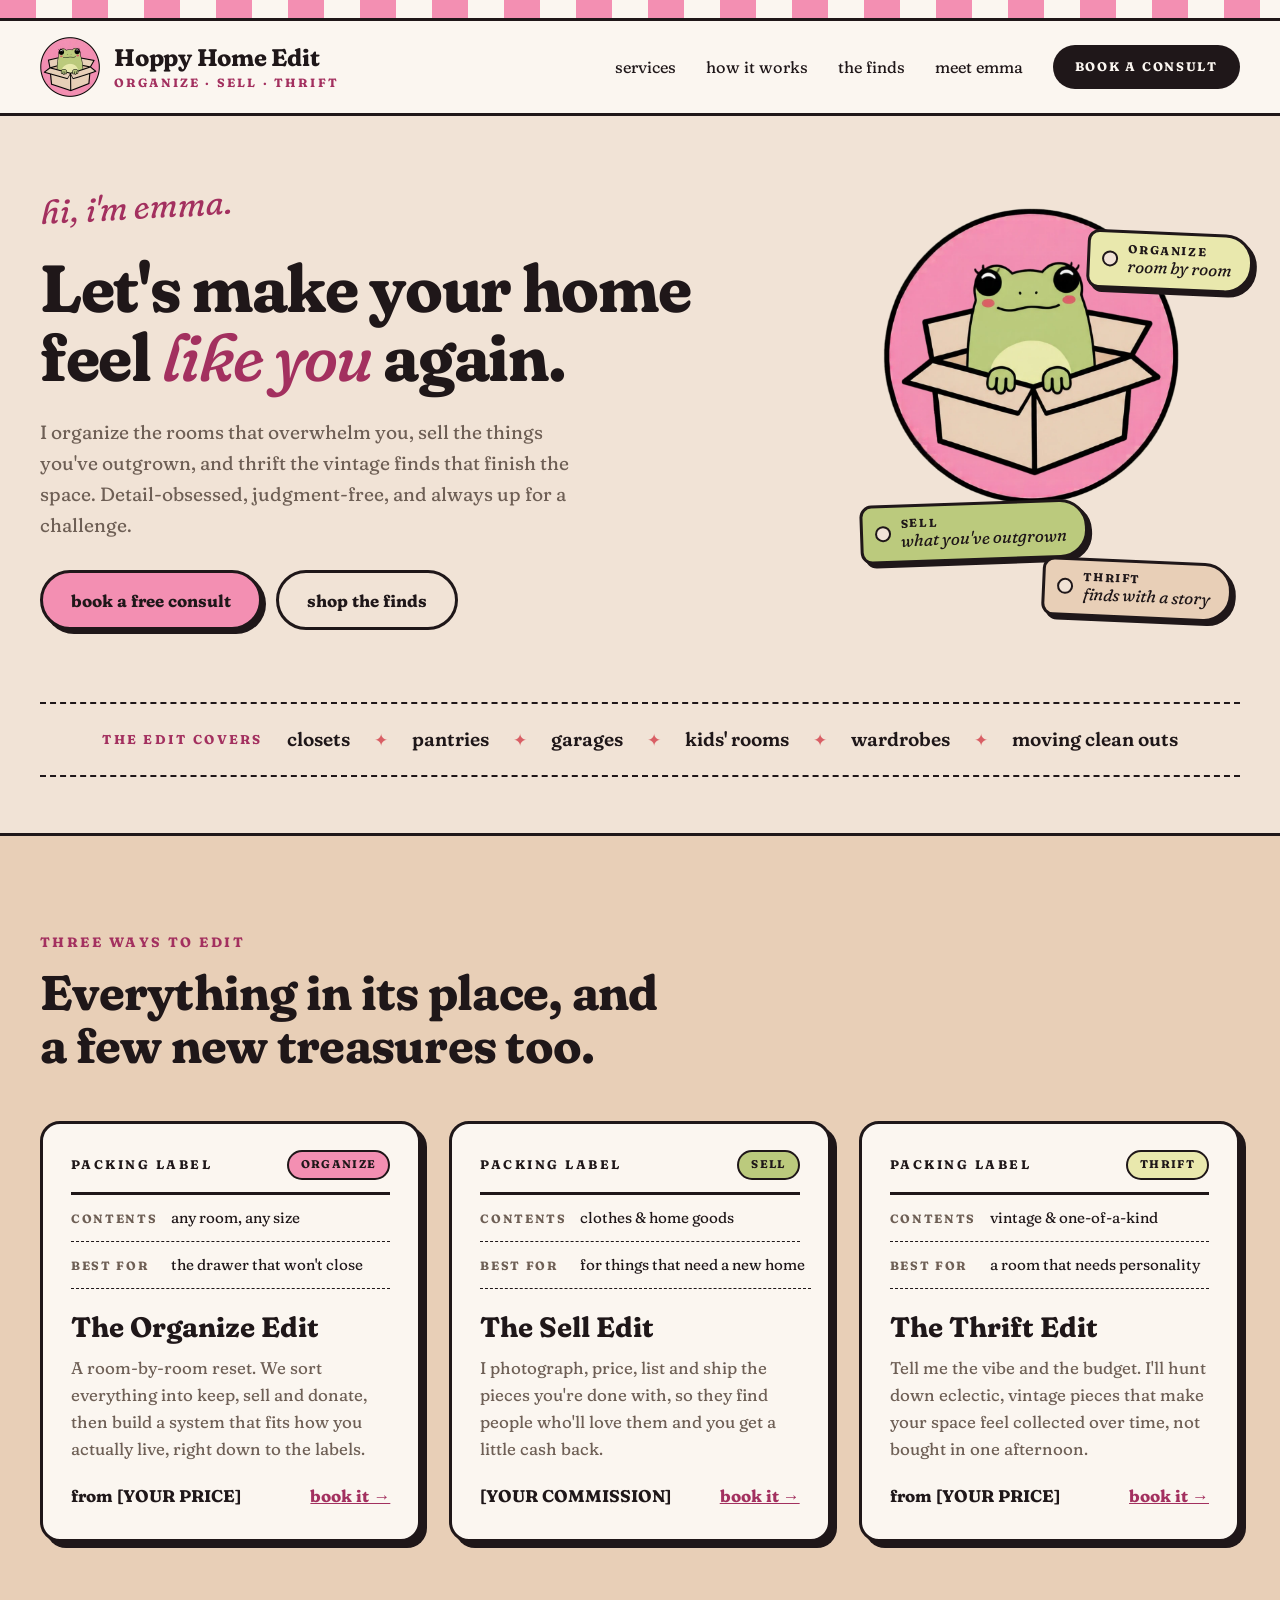
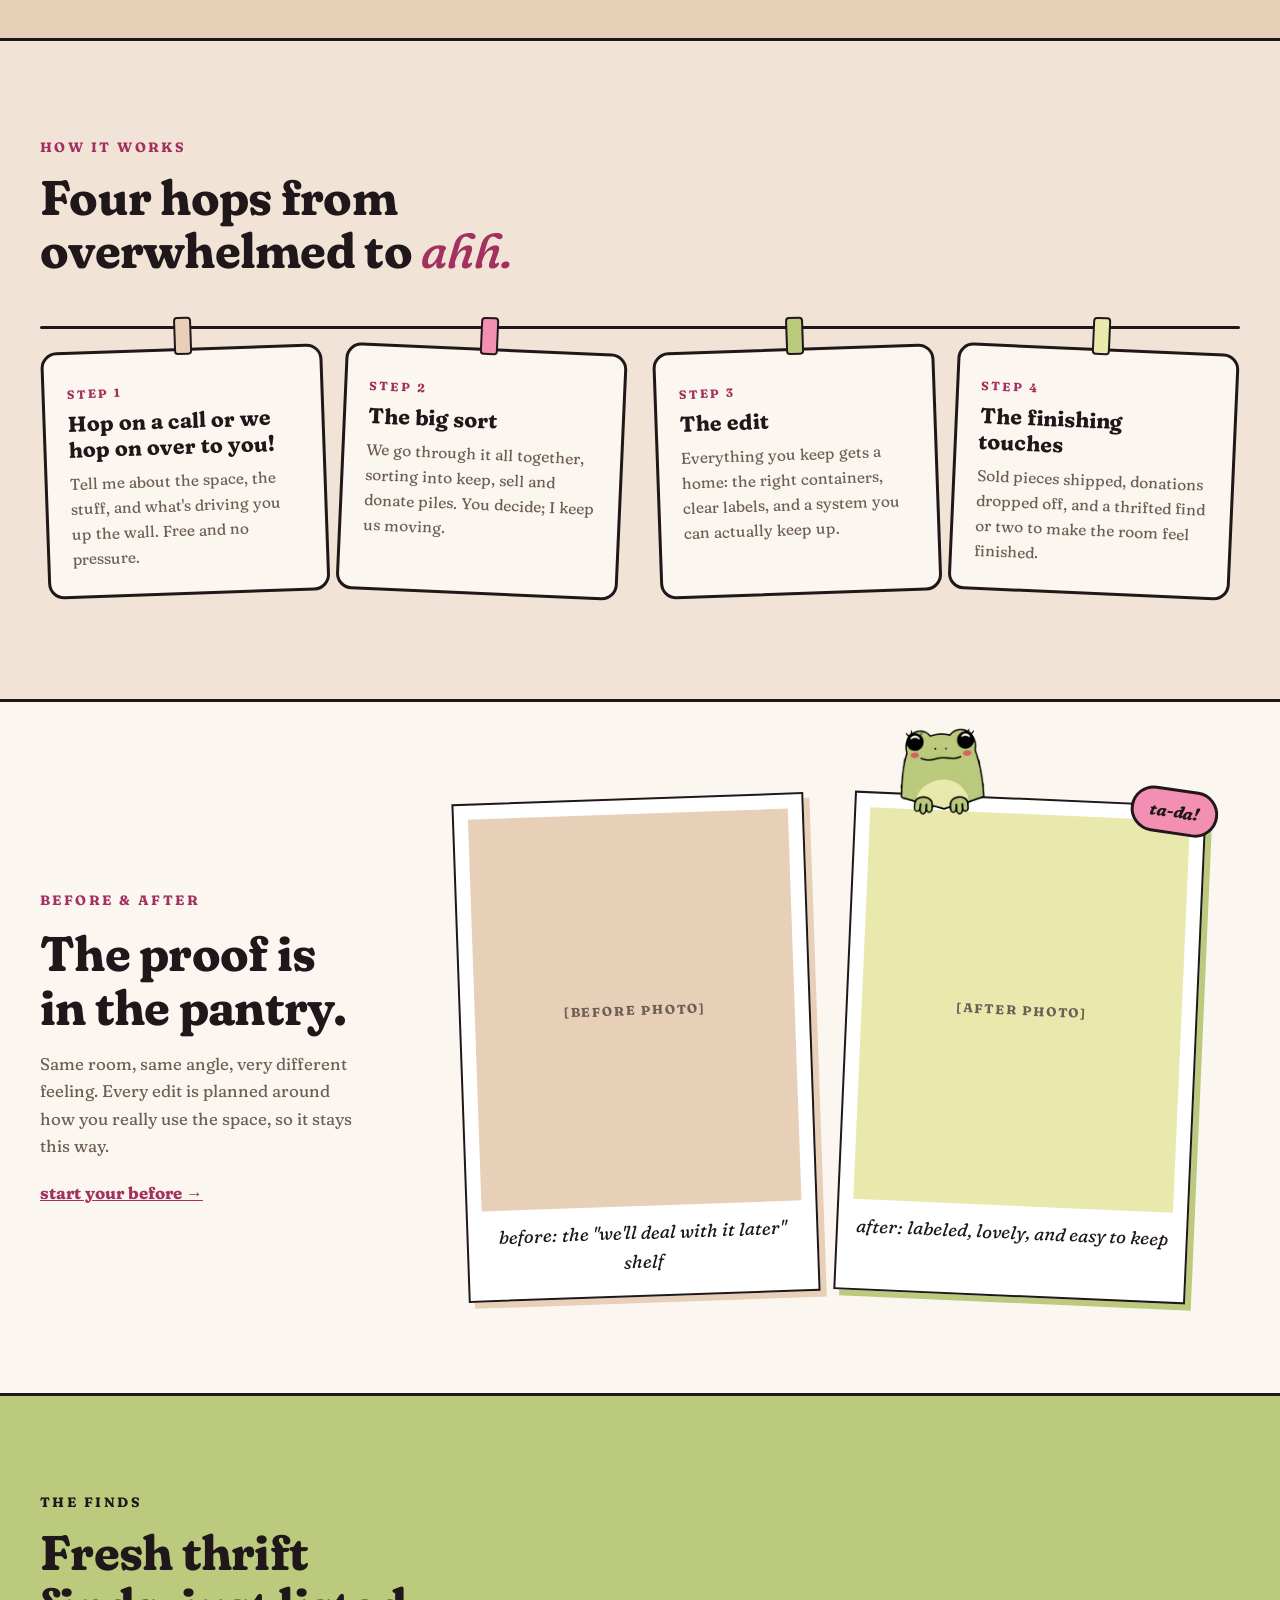
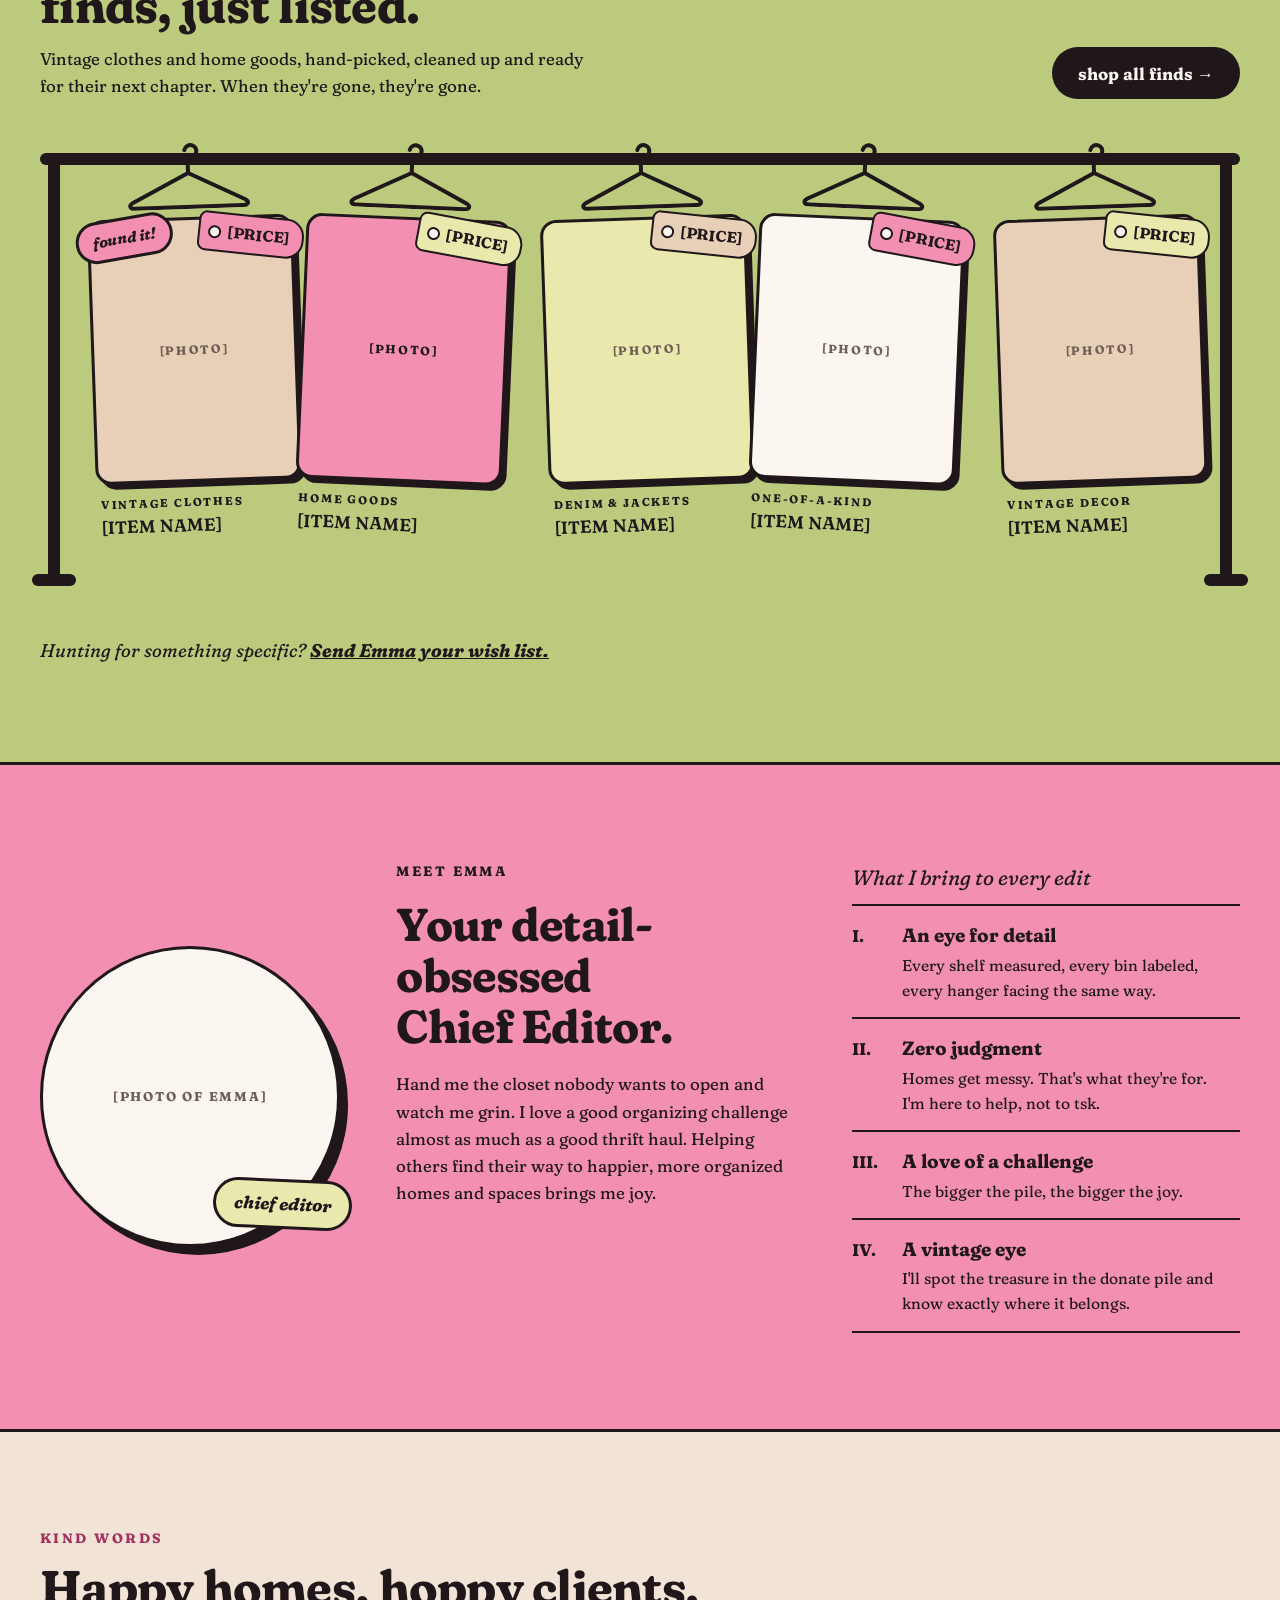
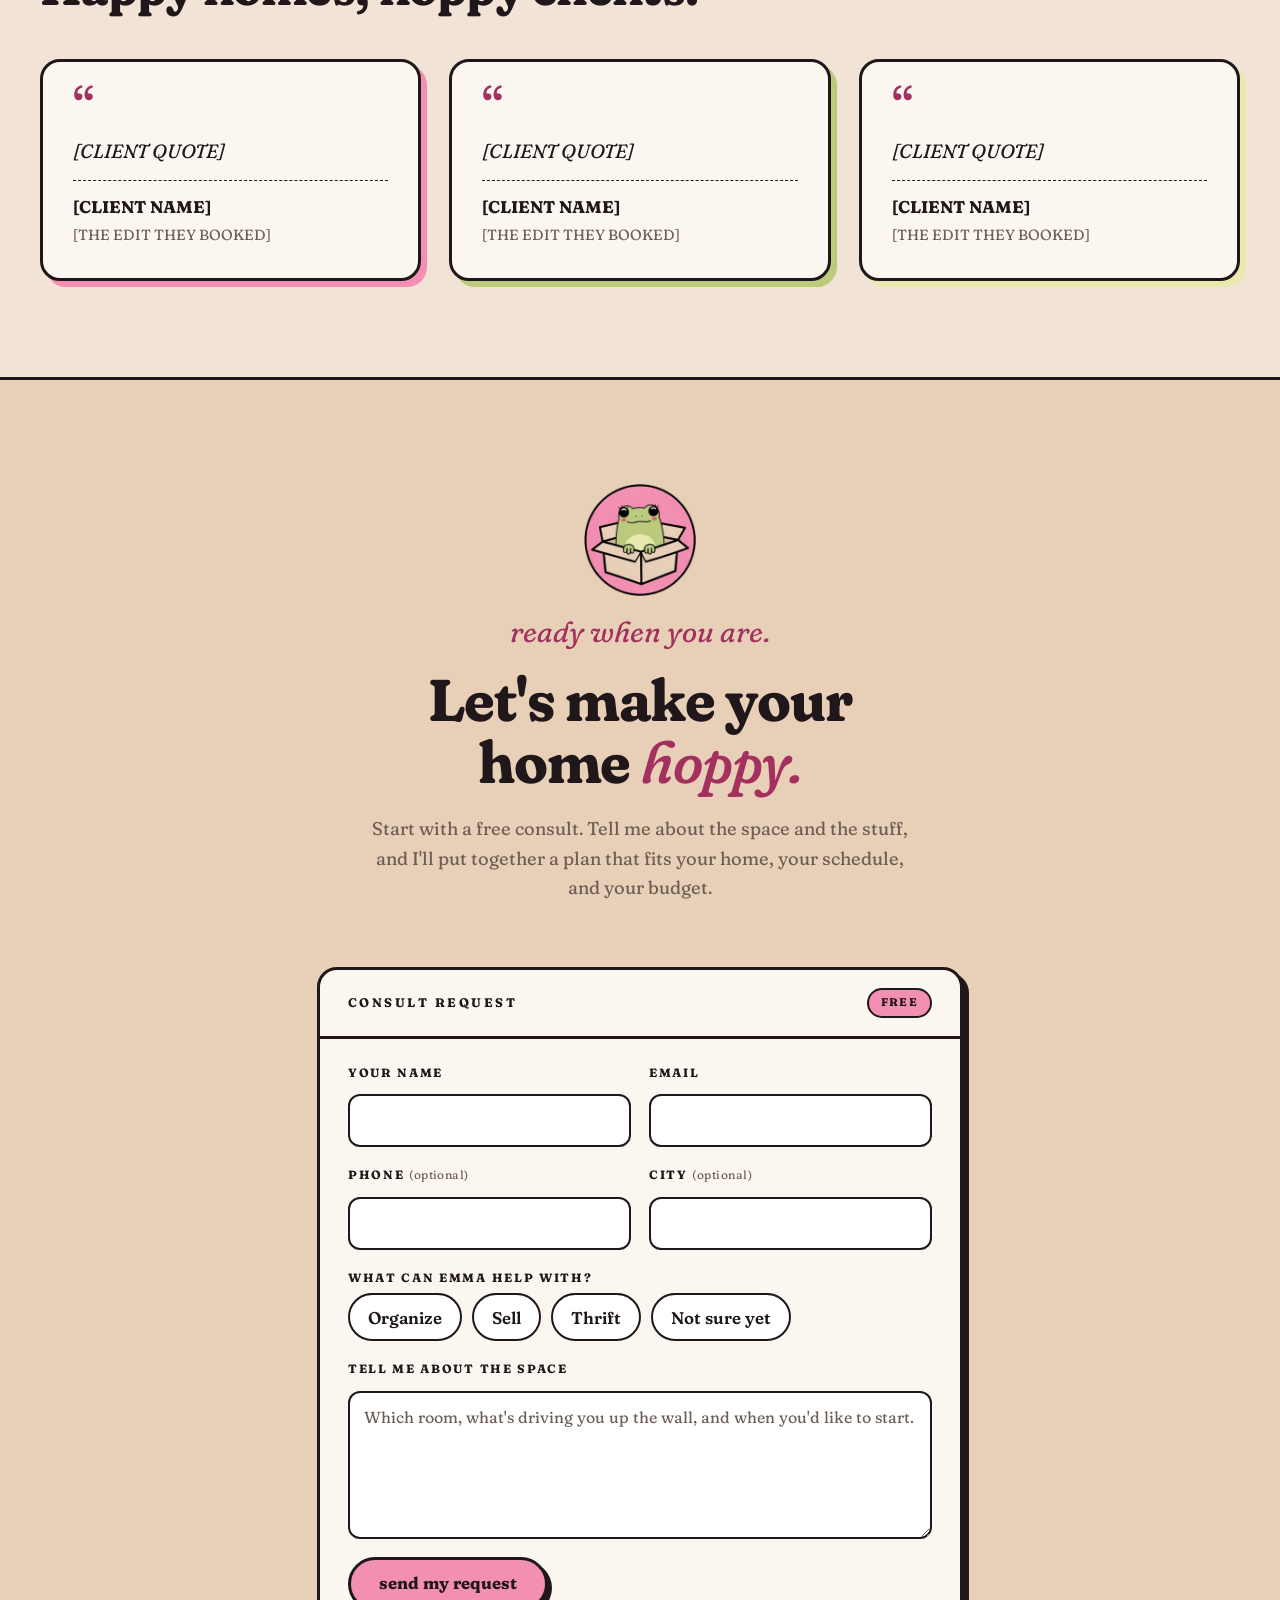
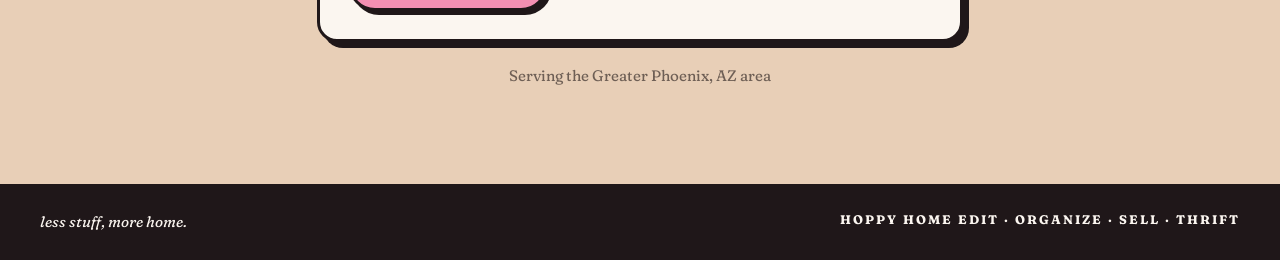
==== index.html @ 1a249e91 "Hoppy Home Edit landing page Static site exported from the Claude Design canvas, with a free-consult" ====
<!doctype html>
<html lang="en">
<head>
<meta charset="utf-8">
<meta name="viewport" content="width=device-width, initial-scale=1">
<title>Hoppy Home Edit · Organize, sell & thrift in Greater Phoenix</title>
<meta name="description" content="Emma organizes the rooms that overwhelm you, sells what you've outgrown, and thrifts vintage finds that make your home feel like you. Serving the Greater Phoenix, AZ area.">
<meta name="theme-color" content="#F38FB2">
<link rel="icon" type="image/png" href="/assets/favicon.png">
<link rel="apple-touch-icon" href="/assets/apple-touch-icon.png">
<meta property="og:type" content="website">
<meta property="og:title" content="Hoppy Home Edit">
<meta property="og:description" content="Organize · Sell · Thrift. Less stuff, more home.">
<meta property="og:image" content="/assets/og-image.png">
<meta name="twitter:card" content="summary_large_image">
<link rel="preconnect" href="https://fonts.googleapis.com">
<link rel="stylesheet" href="https://fonts.googleapis.com/css2?family=Fraunces:ital,opsz,wght,SOFT,WONK@0,9..144,300..900,0..100,0..1;1,9..144,300..900,0..100,0..1&amp;display=swap">
<style>
body{margin:0;background:#F1E3D6}
body *{font-variation-settings:"SOFT" 100}
a{color:#A3305F}a:hover{color:#1F1719}
</style>
<link rel="stylesheet" href="/site.css">
</head>
<body>
<div style="font-family: 'Fraunces', Georgia, serif; color: #1F1719; background: #F1E3D6; line-height: 1.6; font-size: 1.06rem">

<!-- AWNING -->
<div aria-hidden="true" style="height: 18px; background: repeating-linear-gradient(90deg, #F38FB2 0 36px, #FBF6F0 36px 72px); border-bottom: 3px solid #1F1719"></div>

<!-- SHOP SIGN / NAV -->
<header style="background: #FBF6F0; border-bottom: 3px solid #1F1719">
<div style="max-width: 1200px; margin: 0 auto; padding: 16px 24px; display: flex; flex-wrap: wrap; align-items: center; justify-content: space-between; gap: 16px">
<a href="#top" style="display: flex; align-items: center; gap: 14px; text-decoration: none; color: #1F1719">
<img src="/assets/logo-small.webp" alt="" style="width: 60px; height: 60px">
<span style="display: flex; flex-direction: column; line-height: 1.1; gap: 4px"><span style="font-size: 1.5rem; font-weight: 700; letter-spacing: -0.01em">Hoppy Home Edit</span><span style="font-size: 0.75rem; font-weight: 700; letter-spacing: 0.18em; color: #A3305F">ORGANIZE · SELL · THRIFT</span></span>
</a>
<nav aria-label="Main" style="display: flex; flex-wrap: wrap; align-items: center; gap: 4px 30px; font-size: 1.02rem">
<a href="#services" style="color: #1F1719; text-decoration: none; padding: 10px 0">services</a>
<a href="#how" style="color: #1F1719; text-decoration: none; padding: 10px 0">how it works</a>
<a href="#finds" style="color: #1F1719; text-decoration: none; padding: 10px 0">the finds</a>
<a href="#about" style="color: #1F1719; text-decoration: none; padding: 10px 0">meet emma</a>
<a href="#book" style="display: inline-flex; align-items: center; min-height: 44px; padding: 0 22px; border-radius: 999px; background: #1F1719; color: #FBF6F0; text-decoration: none; font-size: 0.78rem; font-weight: 700; letter-spacing: 0.14em">BOOK A CONSULT</a>
</nav>
</div>
</header>

<!-- HERO -->
<section id="top" style="max-width: 1200px; margin: 0 auto; padding: 80px 24px 72px; display: flex; flex-wrap: wrap; align-items: center; gap: 56px">
<div style="flex: 999 1 500px; min-width: 0; display: flex; flex-direction: column; gap: 24px">
<p style="margin: 0; font-style: italic; font-size: 2.1rem; line-height: 1; color: #A3305F; transform: rotate(-3deg); transform-origin: left">hi, i'm emma.</p>
<h1 style="margin: 0; font-weight: 700; font-size: clamp(2.5rem, 5.2vw, 4.3rem); line-height: 1.05; letter-spacing: -0.02em; text-wrap: balance; font-variation-settings: 'SOFT' 100, 'WONK' 1">Let's make your home feel <em style="font-style: italic; font-weight: 500; color: #A3305F">like you</em> again.</h1>
<p style="margin: 0; max-width: 34rem; font-size: 1.2rem; color: #6E5F55">I organize the rooms that overwhelm you, sell the things you've outgrown, and thrift the vintage finds that finish the space. Detail-obsessed, judgment-free, and always up for a challenge.</p>
<div style="display: flex; flex-wrap: wrap; gap: 14px; padding-top: 6px">
<a href="#book" style="display: inline-flex; align-items: center; min-height: 54px; padding: 0 28px; border-radius: 999px; background: #F38FB2; color: #1F1719; border: 3px solid #1F1719; box-shadow: 4px 4px 0 #1F1719; text-decoration: none; font-weight: 700">book a free consult</a>
<a href="#finds" style="display: inline-flex; align-items: center; min-height: 54px; padding: 0 28px; border-radius: 999px; border: 3px solid #1F1719; color: #1F1719; text-decoration: none; font-weight: 700">shop the finds</a>
</div>
</div>

<!-- Logo with hanging price tags -->
<div style="flex: 1 1 380px; min-width: 0; display: flex; justify-content: center">
<div style="position: relative; width: 100%; max-width: 440px; aspect-ratio: 1 / 1.08">
<img src="/assets/logo.webp" alt="Hoppy Home Edit logo: a smiling frog peeking out of a cardboard box" style="position: absolute; left: 6%; top: 0; width: 78%; max-width: 100%">
<div style="position: absolute; right: -13px; top: 24px; transform: rotate(2.5deg); display: flex; align-items: center; gap: 10px; background: #E9E8AD; border: 3px solid #1F1719; border-radius: 12px 28px 28px 12px; padding: 10px 18px 10px 12px; box-shadow: 4px 4px 0 #1F1719">
<span aria-hidden="true" style="width: 12px; height: 12px; border-radius: 50%; border: 2.5px solid #1F1719; background: #F1E3D6"></span>
<span style="display: flex; flex-direction: column; line-height: 1.15"><span style="font-size: 0.72rem; font-weight: 700; letter-spacing: 0.14em">ORGANIZE</span><span style="font-style: italic">room by room</span></span>
</div>
<div style="position: absolute; left: 0; bottom: 14%; transform: rotate(-2deg); display: flex; align-items: center; gap: 10px; background: #BBCA7D; border: 3px solid #1F1719; border-radius: 12px 28px 28px 12px; padding: 10px 18px 10px 12px; box-shadow: 4px 4px 0 #1F1719">
<span aria-hidden="true" style="width: 12px; height: 12px; border-radius: 50%; border: 2.5px solid #1F1719; background: #F1E3D6"></span>
<span style="display: flex; flex-direction: column; line-height: 1.15"><span style="font-size: 0.72rem; font-weight: 700; letter-spacing: 0.14em">SELL</span><span style="font-style: italic">what you've outgrown</span></span>
</div>
<div style="position: absolute; right: 2%; bottom: 0; transform: rotate(2.5deg); display: flex; align-items: center; gap: 10px; background: #E8CFB7; border: 3px solid #1F1719; border-radius: 12px 28px 28px 12px; padding: 10px 18px 10px 12px; box-shadow: 4px 4px 0 #1F1719">
<span aria-hidden="true" style="width: 12px; height: 12px; border-radius: 50%; border: 2.5px solid #1F1719; background: #F1E3D6"></span>
<span style="display: flex; flex-direction: column; line-height: 1.15"><span style="font-size: 0.72rem; font-weight: 700; letter-spacing: 0.14em">THRIFT</span><span style="font-style: italic">finds with a story</span></span>
</div>
</div>
</div>
</section>

<!-- WHAT WE TACKLE STRIP -->
<div style="max-width: 1200px; margin: 0 auto; padding: 0 24px 56px">
<div style="display: flex; flex-wrap: wrap; align-items: center; justify-content: center; gap: 10px 24px; padding: 20px 24px; border-top: 2px dashed #1F1719; border-bottom: 2px dashed #1F1719; text-align: center"><span style="font-weight: 700; font-size: 0.8rem; letter-spacing: 0.18em; color: rgb(163, 48, 95)">THE EDIT COVERS</span><span style="font-size: 1.2rem; font-weight: 600">closets</span><span aria-hidden="true" style="color: rgb(217, 95, 101)">✦</span><span style="font-size: 1.2rem; font-weight: 600">pantries</span><span aria-hidden="true" style="color: rgb(217, 95, 101)">✦</span><span style="font-size: 1.2rem; font-weight: 600">garages</span><span aria-hidden="true" style="color: rgb(217, 95, 101)">✦</span><span style="font-size: 1.2rem; font-weight: 600">kids' rooms</span><span aria-hidden="true" style="color: rgb(217, 95, 101)">✦</span><span style="font-size: 1.2rem; font-weight: 600">wardrobes</span><span aria-hidden="true" style="color: rgb(217, 95, 101)">✦</span><span style="font-size: 1.2rem; font-weight: 600">moving clean outs</span></div>
</div>

<!-- SERVICES: PACKING LABELS -->
<section id="services" style="background: #E8CFB7; border-top: 3px solid #1F1719; border-bottom: 3px solid #1F1719">
<div style="max-width: 1200px; margin: 0 auto; padding: 96px 24px; display: flex; flex-direction: column; gap: 48px">
<div style="display: flex; flex-direction: column; gap: 12px; max-width: 44rem">
<p style="margin: 0; font-weight: 700; font-size: 0.85rem; letter-spacing: 0.18em; color: #A3305F">THREE WAYS TO EDIT</p>
<h2 style="margin: 0; font-weight: 700; font-size: clamp(2rem, 3.8vw, 3.1rem); line-height: 1.1; letter-spacing: -0.015em; text-wrap: balance">Everything in its place, and a few new treasures too.</h2>
</div>
<div style="display: grid; grid-template-columns: repeat(auto-fit, minmax(min(100%, 330px), 1fr)); gap: 28px">

<article style="background: #FBF6F0; border: 3px solid #1F1719; border-radius: 20px; padding: 26px 28px 30px; display: flex; flex-direction: column; box-shadow: 6px 6px 0 #1F1719">
<div style="display: flex; justify-content: space-between; align-items: center; padding-bottom: 12px; border-bottom: 3px solid #1F1719">
<span style="font-weight: 700; letter-spacing: 0.2em; font-size: 0.78rem">PACKING LABEL</span>
<span aria-hidden="true" style="display: inline-flex; align-items: center; min-height: 26px; padding: 0 12px; border-radius: 999px; background: #F38FB2; border: 2px solid #1F1719; font-size: 0.7rem; font-weight: 700; letter-spacing: 0.12em">ORGANIZE</span>
</div>
<div style="display: flex; gap: 12px; padding: 11px 0; border-bottom: 1.5px dashed #1F1719; font-size: 0.95rem"><span style="width: 88px; flex: none; font-weight: 700; font-size: 0.75rem; letter-spacing: 0.14em; padding-top: 3px; color: #6E5F55">CONTENTS</span><span>any room, any size</span></div>
<div style="display: flex; gap: 12px; padding: 11px 0; border-bottom: 1.5px dashed #1F1719; font-size: 0.95rem"><span style="width: 88px; flex: none; font-weight: 700; font-size: 0.75rem; letter-spacing: 0.14em; padding-top: 3px; color: #6E5F55">BEST FOR</span><span>the drawer that won't close</span></div>
<h3 style="margin: 22px 0 10px; font-weight: 700; font-size: 1.75rem; line-height: 1.15">The Organize Edit</h3>
<p style="margin: 0 0 20px; color: #6E5F55">A room-by-room reset. We sort everything into keep, sell and donate, then build a system that fits how you actually live, right down to the labels.</p>
<div style="margin-top: auto; display: flex; flex-wrap: wrap; justify-content: space-between; align-items: center; gap: 12px"><span style="font-weight: 700">from [YOUR PRICE]</span><a href="#book" style="font-weight: 700">book it →</a></div>
</article>

<article style="background: #FBF6F0; border: 3px solid #1F1719; border-radius: 20px; padding: 26px 28px 30px; display: flex; flex-direction: column; box-shadow: 6px 6px 0 #1F1719">
<div style="display: flex; justify-content: space-between; align-items: center; padding-bottom: 12px; border-bottom: 3px solid #1F1719">
<span style="font-weight: 700; letter-spacing: 0.2em; font-size: 0.78rem">PACKING LABEL</span>
<span aria-hidden="true" style="display: inline-flex; align-items: center; min-height: 26px; padding: 0 12px; border-radius: 999px; background: #BBCA7D; border: 2px solid #1F1719; font-size: 0.7rem; font-weight: 700; letter-spacing: 0.12em">SELL</span>
</div>
<div style="display: flex; gap: 12px; padding: 11px 0; border-bottom: 1.5px dashed #1F1719; font-size: 0.95rem"><span style="width: 88px; flex: none; font-weight: 700; font-size: 0.75rem; letter-spacing: 0.14em; padding-top: 3px; color: #6E5F55">CONTENTS</span><span>clothes &amp; home goods</span></div>
<div style="display: flex; gap: 12px; padding: 11px 0; border-bottom: 1.5px dashed #1F1719; font-size: 0.95rem; width: 331px"><span style="width: 88px; flex: 0 0 auto; font-weight: 700; font-size: 0.75rem; letter-spacing: 0.14em; padding-top: 3px; color: rgb(110, 95, 85)">BEST FOR</span><span>for things that need a new home</span></div>
<h3 style="margin: 22px 0 10px; font-weight: 700; font-size: 1.75rem; line-height: 1.15">The Sell Edit</h3>
<p style="margin: 0 0 20px; color: #6E5F55">I photograph, price, list and ship the pieces you're done with, so they find people who'll love them and you get a little cash back.</p>
<div style="margin-top: auto; display: flex; flex-wrap: wrap; justify-content: space-between; align-items: center; gap: 12px"><span style="font-weight: 700">[YOUR COMMISSION]</span><a href="#book" style="font-weight: 700">book it →</a></div>
</article>

<article style="background: #FBF6F0; border: 3px solid #1F1719; border-radius: 20px; padding: 26px 28px 30px; display: flex; flex-direction: column; box-shadow: 6px 6px 0 #1F1719">
<div style="display: flex; justify-content: space-between; align-items: center; padding-bottom: 12px; border-bottom: 3px solid #1F1719">
<span style="font-weight: 700; letter-spacing: 0.2em; font-size: 0.78rem">PACKING LABEL</span>
<span aria-hidden="true" style="display: inline-flex; align-items: center; min-height: 26px; padding: 0 12px; border-radius: 999px; background: #E9E8AD; border: 2px solid #1F1719; font-size: 0.7rem; font-weight: 700; letter-spacing: 0.12em">THRIFT</span>
</div>
<div style="display: flex; gap: 12px; padding: 11px 0; border-bottom: 1.5px dashed #1F1719; font-size: 0.95rem"><span style="width: 88px; flex: none; font-weight: 700; font-size: 0.75rem; letter-spacing: 0.14em; padding-top: 3px; color: #6E5F55">CONTENTS</span><span>vintage &amp; one-of-a-kind</span></div>
<div style="display: flex; gap: 12px; padding: 11px 0; border-bottom: 1.5px dashed #1F1719; font-size: 0.95rem"><span style="width: 88px; flex: none; font-weight: 700; font-size: 0.75rem; letter-spacing: 0.14em; padding-top: 3px; color: #6E5F55">BEST FOR</span><span>a room that needs personality</span></div>
<h3 style="margin: 22px 0 10px; font-weight: 700; font-size: 1.75rem; line-height: 1.15">The Thrift Edit</h3>
<p style="margin: 0 0 20px; color: #6E5F55">Tell me the vibe and the budget. I'll hunt down eclectic, vintage pieces that make your space feel collected over time, not bought in one afternoon.</p>
<div style="margin-top: auto; display: flex; flex-wrap: wrap; justify-content: space-between; align-items: center; gap: 12px"><span style="font-weight: 700">from [YOUR PRICE]</span><a href="#book" style="font-weight: 700">book it →</a></div>
</article>

</div>
</div>
</section>

<!-- HOW IT WORKS: CLOTHESLINE -->
<section id="how" style="max-width: 1200px; margin: 0 auto; padding: 96px 24px 104px; display: flex; flex-direction: column; gap: 40px; position: relative">
<div style="display: flex; flex-direction: column; gap: 12px; max-width: 44rem">
<p style="margin: 0; font-weight: 700; font-size: 0.85rem; letter-spacing: 0.18em; color: #A3305F">HOW IT WORKS</p>
<h2 style="margin: 0; font-weight: 700; font-size: clamp(2rem, 3.8vw, 3.1rem); line-height: 1.1; letter-spacing: -0.015em; text-wrap: balance">Four hops from overwhelmed to <em style="font-style: italic; font-weight: 500; color: #A3305F">ahh.</em></h2>
</div>
<div style="position: relative; padding-top: 22px; margin-top: 8px">
<div aria-hidden="true" style="position: absolute; left: 0; right: 0; top: 0; height: 3px; background: #1F1719; border-radius: 3px"></div>

<div style="display: grid; grid-template-columns: repeat(auto-fit, minmax(min(100%, 240px), 1fr)); gap: 24px">

<div style="position: relative; transform: rotate(-2deg); transform-origin: top center; background: #FBF6F0; border: 3px solid #1F1719; border-radius: 16px; padding: 30px 22px 24px; display: flex; flex-direction: column; gap: 8px">
<span aria-hidden="true" style="position: absolute; top: -34px; left: 50%; width: 14px; height: 34px; margin-left: -7px; background: #E8CFB7; border: 2.5px solid #1F1719; border-radius: 4px"></span>
<span style="font-weight: 700; font-size: 0.75rem; letter-spacing: 0.18em; color: #A3305F">STEP 1</span>
<h3 style="margin: 0; font-weight: 700; font-size: 1.35rem; line-height: 1.2">Hop on a call or we hop on over to you!</h3>
<p style="margin: 0; color: #6E5F55; font-size: 0.98rem">Tell me about the space, the stuff, and what's driving you up the wall. Free and no pressure.</p>
</div>

<div style="position: relative; transform: rotate(2.5deg); transform-origin: top center; background: #FBF6F0; border: 3px solid #1F1719; border-radius: 16px; padding: 30px 22px 24px; display: flex; flex-direction: column; gap: 8px">
<span aria-hidden="true" style="position: absolute; top: -34px; left: 50%; width: 14px; height: 34px; margin-left: -7px; background: #F38FB2; border: 2.5px solid #1F1719; border-radius: 4px"></span>
<span style="font-weight: 700; font-size: 0.75rem; letter-spacing: 0.18em; color: #A3305F">STEP 2</span>
<h3 style="margin: 0; font-weight: 700; font-size: 1.35rem; line-height: 1.2">The big sort</h3>
<p style="margin: 0; color: #6E5F55; font-size: 0.98rem">We go through it all together, sorting into keep, sell and donate piles. You decide; I keep us moving.</p>
</div>

<div style="position: relative; transform: rotate(-2deg); transform-origin: top center; background: #FBF6F0; border: 3px solid #1F1719; border-radius: 16px; padding: 30px 22px 24px; display: flex; flex-direction: column; gap: 8px">
<span aria-hidden="true" style="position: absolute; top: -34px; left: 50%; width: 14px; height: 34px; margin-left: -7px; background: #BBCA7D; border: 2.5px solid #1F1719; border-radius: 4px"></span>
<span style="font-weight: 700; font-size: 0.75rem; letter-spacing: 0.18em; color: #A3305F">STEP 3</span>
<h3 style="margin: 0; font-weight: 700; font-size: 1.35rem; line-height: 1.2">The edit</h3>
<p style="margin: 0; color: #6E5F55; font-size: 0.98rem">Everything you keep gets a home: the right containers, clear labels, and a system you can actually keep up.</p>
</div>

<div style="position: relative; transform: rotate(2.5deg); transform-origin: top center; background: #FBF6F0; border: 3px solid #1F1719; border-radius: 16px; padding: 30px 22px 24px; display: flex; flex-direction: column; gap: 8px">
<span aria-hidden="true" style="position: absolute; top: -34px; left: 50%; width: 14px; height: 34px; margin-left: -7px; background: #E9E8AD; border: 2.5px solid #1F1719; border-radius: 4px"></span>
<span style="font-weight: 700; font-size: 0.75rem; letter-spacing: 0.18em; color: #A3305F">STEP 4</span>
<h3 style="margin: 0; font-weight: 700; font-size: 1.35rem; line-height: 1.2">The finishing touches</h3>
<p style="margin: 0; color: #6E5F55; font-size: 0.98rem">Sold pieces shipped, donations dropped off, and a thrifted find or two to make the room feel finished.</p>
</div>

</div>
</div>
</section>

<!-- BEFORE & AFTER -->
<section style="background: #FBF6F0; border-top: 3px solid #1F1719; border-bottom: 3px solid #1F1719">
<div style="max-width: 1200px; margin: 0 auto; padding: 96px 24px; display: flex; flex-wrap: wrap; align-items: center; gap: 56px; position: relative">
<div style="flex: 1 1 320px; min-width: 0; display: flex; flex-direction: column; gap: 16px">
<p style="margin: 0; font-weight: 700; font-size: 0.85rem; letter-spacing: 0.18em; color: #A3305F">BEFORE &amp; AFTER</p>
<h2 style="margin: 0; font-weight: 700; font-size: clamp(2rem, 3.8vw, 3.1rem); line-height: 1.1; letter-spacing: -0.015em; text-wrap: balance">The proof is in the pantry.</h2>
<p style="margin: 0; color: #6E5F55; max-width: 30rem">Same room, same angle, very different feeling. Every edit is planned around how you really use the space, so it stays this way.</p>
<a href="#book" style="font-weight: 700; padding-top: 4px">start your before →</a>
</div>
<div style="flex: 999 1 560px; min-width: 0; display: flex; flex-wrap: wrap; justify-content: center; gap: 32px">
<figure style="margin: 0; flex: 1 1 240px; max-width: 320px; transform: rotate(-2deg); background: #FFFFFF; border: 2px solid #1F1719; padding: 14px 14px 18px; box-shadow: 6px 6px 0 #E8CFB7; display: flex; flex-direction: column; gap: 12px">
<div style="aspect-ratio: 4 / 5; max-width: 100%; background: #E8CFB7; display: flex; align-items: center; justify-content: center; text-align: center; padding: 16px; font-weight: 700; font-size: 0.8rem; letter-spacing: 0.14em; color: #6E5F55">[BEFORE PHOTO]</div>
<figcaption style="font-style: italic; font-size: 1.15rem; text-align: center">before: the "we'll deal with it later" shelf</figcaption>
</figure>
<figure style="margin: 0; flex: 1 1 240px; max-width: 320px; transform: rotate(2.5deg); background: #FFFFFF; border: 2px solid #1F1719; padding: 14px 14px 18px; box-shadow: 6px 6px 0 #BBCA7D; display: flex; flex-direction: column; gap: 12px; position: relative">
<span style="position: absolute; top: -18px; right: -14px; z-index: 1; transform: rotate(6deg); display: inline-flex; align-items: center; min-height: 40px; padding: 0 16px; border-radius: 999px; background: #F38FB2; border: 3px solid #1F1719; font-weight: 700; font-style: italic; font-size: 1.05rem">ta-da!</span>
<div style="aspect-ratio: 4 / 5; max-width: 100%; background: #E9E8AD; display: flex; align-items: center; justify-content: center; text-align: center; padding: 16px; font-weight: 700; font-size: 0.8rem; letter-spacing: 0.14em; color: #6E5F55">[AFTER PHOTO]</div>
<figcaption style="font-style: italic; font-size: 1.15rem; text-align: center">after: labeled, lovely, and easy to keep</figcaption>
</figure>
</div>
<img src="/assets/frog.webp" alt="The Hoppy Home Edit frog hanging on the clothesline" style="position: absolute; top: 26px; left: 884px; z-index: 2; width: 85px; height: 87px; transform-origin: bottom center"></div>
</section>

<!-- THRIFT FINDS -->
<section id="finds" style="background: #BBCA7D; border-bottom: 3px solid #1F1719">
<div style="max-width: 1200px; margin: 0 auto; padding: 96px 24px; display: flex; flex-direction: column; gap: 44px">
<div style="display: flex; flex-wrap: wrap; justify-content: space-between; align-items: flex-end; gap: 20px">
<div style="display: flex; flex-direction: column; gap: 12px; max-width: 40rem">
<p style="margin: 0; font-weight: 700; font-size: 0.85rem; letter-spacing: 0.18em">THE FINDS</p>
<h2 style="margin: 0; font-weight: 700; font-size: clamp(2rem, 3.8vw, 3.1rem); line-height: 1.1; letter-spacing: -0.015em; text-wrap: balance">Fresh thrift finds, just listed.</h2>
<p style="margin: 0; max-width: 34rem">Vintage clothes and home goods, hand-picked, cleaned up and ready for their next chapter. When they're gone, they're gone.</p>
</div>
<a href="#" style="display: inline-flex; align-items: center; min-height: 52px; padding: 0 26px; border-radius: 999px; background: #1F1719; color: #FBF6F0; text-decoration: none; font-weight: 700">shop all finds →</a>
</div>
<!-- Thrift rack: rail, posts and hangers -->
<div style="position: relative; padding: 0 28px 56px">
<div aria-hidden="true" style="position: absolute; left: 0; right: 0; top: 10px; height: 12px; background: #1F1719; border-radius: 999px"></div>
<div aria-hidden="true" style="position: absolute; left: 8px; top: 10px; bottom: 12px; width: 12px; background: #1F1719; border-radius: 999px"></div>
<div aria-hidden="true" style="position: absolute; right: 8px; top: 10px; bottom: 12px; width: 12px; background: #1F1719; border-radius: 999px"></div>
<div aria-hidden="true" style="position: absolute; left: -8px; bottom: 6px; width: 44px; height: 12px; background: #1F1719; border-radius: 999px"></div>
<div aria-hidden="true" style="position: absolute; right: -8px; bottom: 6px; width: 44px; height: 12px; background: #1F1719; border-radius: 999px"></div>
<div style="position: relative; display: grid; grid-template-columns: repeat(auto-fit, minmax(min(100%, 170px), 1fr)); gap: 40px 20px; padding: 0 16px">

<article style="position: relative; transform: rotate(-2deg); transform-origin: top center; display: flex; flex-direction: column; gap: 12px">
<svg aria-hidden="true" width="132" height="66" viewBox="0 0 132 66" fill="none" stroke="#1F1719" stroke-width="4" stroke-linecap="round" stroke-linejoin="round" style="display: block; margin: 0 auto -4px"><path d="M66 30V22c0-4 3-6 6-8c4-3 4-9 0-11c-4-2-8 0-9 4"></path><path d="M66 30L10 58c-5 3-3 6 2 6h108c5 0 7-3 2-6z"></path></svg>
<span style="position: absolute; top: 72px; left: -12px; z-index: 2; transform: rotate(-8deg); display: inline-flex; align-items: center; min-height: 36px; padding: 0 14px; border-radius: 999px; background: #F38FB2; border: 3px solid #1F1719; font-weight: 700; font-style: italic; font-size: 0.95rem">found it!</span>
<div style="position: relative">
<div style="aspect-ratio: 3 / 4; max-width: 100%; border-radius: 16px; background: #E8CFB7; border: 3px solid #1F1719; box-shadow: 5px 5px 0 #1F1719; display: flex; align-items: center; justify-content: center; text-align: center; padding: 12px; font-weight: 700; font-size: 0.75rem; letter-spacing: 0.14em; color: #6E5F55">[PHOTO]</div>
<div style="position: absolute; right: -14px; top: -7px; transform: rotate(8deg); transform-origin: top left; display: flex; align-items: center; gap: 6px; background: #F38FB2; border: 2.5px solid #1F1719; border-radius: 8px 18px 18px 8px; padding: 6px 12px 6px 8px">
<span aria-hidden="true" style="width: 9px; height: 9px; border-radius: 50%; border: 2px solid #1F1719; background: #FBF6F0"></span>
<span style="font-weight: 700; font-size: 0.95rem; color: #1F1719">[PRICE]</span>
</div>
</div>
<div style="display: flex; flex-direction: column; gap: 2px; padding: 0 4px">
<span style="font-weight: 700; font-size: 0.7rem; letter-spacing: 0.16em; color: #1F1719">VINTAGE CLOTHES</span>
<h3 style="margin: 0; font-size: 1.1rem; font-weight: 600; line-height: 1.25">[ITEM NAME]</h3>
</div>
</article>

<article style="position: relative; transform: rotate(2.5deg); transform-origin: top center; display: flex; flex-direction: column; gap: 12px">
<svg aria-hidden="true" width="132" height="66" viewBox="0 0 132 66" fill="none" stroke="#1F1719" stroke-width="4" stroke-linecap="round" stroke-linejoin="round" style="display: block; margin: 0 auto -4px"><path d="M66 30V22c0-4 3-6 6-8c4-3 4-9 0-11c-4-2-8 0-9 4"></path><path d="M66 30L10 58c-5 3-3 6 2 6h108c5 0 7-3 2-6z"></path></svg>
<div style="position: relative">
<div style="aspect-ratio: 3 / 4; max-width: 100%; border-radius: 16px; background: #F38FB2; border: 3px solid #1F1719; box-shadow: 5px 5px 0 #1F1719; display: flex; align-items: center; justify-content: center; text-align: center; padding: 12px; font-weight: 700; font-size: 0.75rem; letter-spacing: 0.14em; color: #1F1719">[PHOTO]</div>
<div style="position: absolute; right: -14px; top: -7px; transform: rotate(8deg); transform-origin: top left; display: flex; align-items: center; gap: 6px; background: #E9E8AD; border: 2.5px solid #1F1719; border-radius: 8px 18px 18px 8px; padding: 6px 12px 6px 8px">
<span aria-hidden="true" style="width: 9px; height: 9px; border-radius: 50%; border: 2px solid #1F1719; background: #FBF6F0"></span>
<span style="font-weight: 700; font-size: 0.95rem; color: #1F1719">[PRICE]</span>
</div>
</div>
<div style="display: flex; flex-direction: column; gap: 2px; padding: 0 4px">
<span style="font-weight: 700; font-size: 0.7rem; letter-spacing: 0.16em; color: #1F1719">HOME GOODS</span>
<h3 style="margin: 0; font-size: 1.1rem; font-weight: 600; line-height: 1.25">[ITEM NAME]</h3>
</div>
</article>

<article style="position: relative; transform: rotate(-2deg); transform-origin: top center; display: flex; flex-direction: column; gap: 12px">
<svg aria-hidden="true" width="132" height="66" viewBox="0 0 132 66" fill="none" stroke="#1F1719" stroke-width="4" stroke-linecap="round" stroke-linejoin="round" style="display: block; margin: 0 auto -4px"><path d="M66 30V22c0-4 3-6 6-8c4-3 4-9 0-11c-4-2-8 0-9 4"></path><path d="M66 30L10 58c-5 3-3 6 2 6h108c5 0 7-3 2-6z"></path></svg>
<div style="position: relative">
<div style="aspect-ratio: 3 / 4; max-width: 100%; border-radius: 16px; background: #E9E8AD; border: 3px solid #1F1719; box-shadow: 5px 5px 0 #1F1719; display: flex; align-items: center; justify-content: center; text-align: center; padding: 12px; font-weight: 700; font-size: 0.75rem; letter-spacing: 0.14em; color: #6E5F55">[PHOTO]</div>
<div style="position: absolute; right: -14px; top: -7px; transform: rotate(8deg); transform-origin: top left; display: flex; align-items: center; gap: 6px; background: #E8CFB7; border: 2.5px solid #1F1719; border-radius: 8px 18px 18px 8px; padding: 6px 12px 6px 8px">
<span aria-hidden="true" style="width: 9px; height: 9px; border-radius: 50%; border: 2px solid #1F1719; background: #FBF6F0"></span>
<span style="font-weight: 700; font-size: 0.95rem; color: #1F1719">[PRICE]</span>
</div>
</div>
<div style="display: flex; flex-direction: column; gap: 2px; padding: 0 4px">
<span style="font-weight: 700; font-size: 0.7rem; letter-spacing: 0.16em; color: #1F1719">DENIM &amp; JACKETS</span>
<h3 style="margin: 0; font-size: 1.1rem; font-weight: 600; line-height: 1.25">[ITEM NAME]</h3>
</div>
</article>

<article style="position: relative; transform: rotate(2.5deg); transform-origin: top center; display: flex; flex-direction: column; gap: 12px">
<svg aria-hidden="true" width="132" height="66" viewBox="0 0 132 66" fill="none" stroke="#1F1719" stroke-width="4" stroke-linecap="round" stroke-linejoin="round" style="display: block; margin: 0 auto -4px"><path d="M66 30V22c0-4 3-6 6-8c4-3 4-9 0-11c-4-2-8 0-9 4"></path><path d="M66 30L10 58c-5 3-3 6 2 6h108c5 0 7-3 2-6z"></path></svg>
<div style="position: relative">
<div style="aspect-ratio: 3 / 4; max-width: 100%; border-radius: 16px; background: #FBF6F0; border: 3px solid #1F1719; box-shadow: 5px 5px 0 #1F1719; display: flex; align-items: center; justify-content: center; text-align: center; padding: 12px; font-weight: 700; font-size: 0.75rem; letter-spacing: 0.14em; color: #6E5F55">[PHOTO]</div>
<div style="position: absolute; right: -14px; top: -7px; transform: rotate(8deg); transform-origin: top left; display: flex; align-items: center; gap: 6px; background: #F38FB2; border: 2.5px solid #1F1719; border-radius: 8px 18px 18px 8px; padding: 6px 12px 6px 8px">
<span aria-hidden="true" style="width: 9px; height: 9px; border-radius: 50%; border: 2px solid #1F1719; background: #FBF6F0"></span>
<span style="font-weight: 700; font-size: 0.95rem; color: #1F1719">[PRICE]</span>
</div>
</div>
<div style="display: flex; flex-direction: column; gap: 2px; padding: 0 4px">
<span style="font-weight: 700; font-size: 0.7rem; letter-spacing: 0.16em; color: #1F1719">ONE-OF-A-KIND</span>
<h3 style="margin: 0; font-size: 1.1rem; font-weight: 600; line-height: 1.25">[ITEM NAME]</h3>
</div>
</article>

<article style="position: relative; transform: rotate(-2deg); transform-origin: top center; display: flex; flex-direction: column; gap: 12px">
<svg aria-hidden="true" width="132" height="66" viewBox="0 0 132 66" fill="none" stroke="#1F1719" stroke-width="4" stroke-linecap="round" stroke-linejoin="round" style="display: block; margin: 0 auto -4px"><path d="M66 30V22c0-4 3-6 6-8c4-3 4-9 0-11c-4-2-8 0-9 4"></path><path d="M66 30L10 58c-5 3-3 6 2 6h108c5 0 7-3 2-6z"></path></svg>
<div style="position: relative">
<div style="aspect-ratio: 3 / 4; max-width: 100%; border-radius: 16px; background: #E8CFB7; border: 3px solid #1F1719; box-shadow: 5px 5px 0 #1F1719; display: flex; align-items: center; justify-content: center; text-align: center; padding: 12px; font-weight: 700; font-size: 0.75rem; letter-spacing: 0.14em; color: #6E5F55">[PHOTO]</div>
<div style="position: absolute; right: -14px; top: -7px; transform: rotate(8deg); transform-origin: top left; display: flex; align-items: center; gap: 6px; background: #E9E8AD; border: 2.5px solid #1F1719; border-radius: 8px 18px 18px 8px; padding: 6px 12px 6px 8px">
<span aria-hidden="true" style="width: 9px; height: 9px; border-radius: 50%; border: 2px solid #1F1719; background: #FBF6F0"></span>
<span style="font-weight: 700; font-size: 0.95rem; color: #1F1719">[PRICE]</span>
</div>
</div>
<div style="display: flex; flex-direction: column; gap: 2px; padding: 0 4px">
<span style="font-weight: 700; font-size: 0.7rem; letter-spacing: 0.16em; color: #1F1719">VINTAGE DECOR</span>
<h3 style="margin: 0; font-size: 1.1rem; font-weight: 600; line-height: 1.25">[ITEM NAME]</h3>
</div>
</article>

</div>
</div>
<p style="margin: 0; font-style: italic; font-size: 1.15rem">Hunting for something specific? <a href="#book" style="color: #1F1719; font-weight: 700">Send Emma your wish list.</a></p>
</div>
</section>

<!-- MEET EMMA -->
<section id="about" style="background: #F38FB2; border-bottom: 3px solid #1F1719">
<div style="max-width: 1200px; margin: 0 auto; padding: 96px 24px; display: flex; flex-wrap: wrap; align-items: center; gap: 56px">
<div style="flex: 1 1 300px; min-width: 0; display: flex; justify-content: center">
<div style="position: relative; width: 100%; max-width: 340px">
<div style="aspect-ratio: 1 / 1; max-width: 100%; border-radius: 50%; background: #FBF6F0; border: 3px solid #1F1719; box-shadow: 8px 8px 0 #1F1719; display: flex; align-items: center; justify-content: center; text-align: center; font-weight: 700; font-size: 0.8rem; letter-spacing: 0.14em; color: #6E5F55">[PHOTO OF EMMA]</div>
<span style="position: absolute; bottom: 6%; right: -4%; transform: rotate(2.5deg); display: inline-flex; align-items: center; min-height: 44px; padding: 0 18px; border-radius: 999px; background: #E9E8AD; border: 3px solid #1F1719; font-weight: 700; font-style: italic; font-size: 1.1rem">chief editor</span>
</div>
</div>
<div style="flex: 999 1 520px; min-width: 0; display: flex; flex-wrap: wrap; gap: 48px">
<div style="flex: 1 1 340px; min-width: 0; display: flex; flex-direction: column; gap: 18px">
<p style="margin: 0; font-weight: 700; font-size: 0.85rem; letter-spacing: 0.18em">MEET EMMA</p>
<h2 style="margin: 0; font-weight: 700; font-size: clamp(2rem, 3.6vw, 2.9rem); line-height: 1.1; letter-spacing: -0.015em; text-wrap: balance">Your detail-obsessed Chief Editor.</h2>
<p style="margin: 0">Hand me the closet nobody wants to open and watch me grin. I love a good organizing challenge almost as much as a good thrift haul. Helping others find their way to happier, more organized homes and spaces brings me joy.&nbsp;</p>
</div>
<div style="flex: 1 1 320px; min-width: 0; display: flex; flex-direction: column">
<p style="margin: 0 0 10px; font-style: italic; font-size: 1.3rem">What I bring to every edit</p>
<div style="display: flex; gap: 16px; align-items: baseline; padding: 14px 0; border-top: 2px solid #1F1719"><span style="font-weight: 700; width: 34px; flex: none">I.</span><div><h3 style="margin: 0; font-weight: 700; font-size: 1.2rem">An eye for detail</h3><p style="margin: 2px 0 0; font-size: 0.98rem">Every shelf measured, every bin labeled, every hanger facing the same way.</p></div></div>
<div style="display: flex; gap: 16px; align-items: baseline; padding: 14px 0; border-top: 2px solid #1F1719"><span style="font-weight: 700; width: 34px; flex: none">II.</span><div><h3 style="margin: 0; font-weight: 700; font-size: 1.2rem">Zero judgment</h3><p style="margin: 2px 0 0; font-size: 0.98rem">Homes get messy. That's what they're for. <br>I'm here to help, not to tsk.</p></div></div>
<div style="display: flex; gap: 16px; align-items: baseline; padding: 14px 0; border-top: 2px solid #1F1719"><span style="font-weight: 700; width: 34px; flex: none">III.</span><div><h3 style="margin: 0; font-weight: 700; font-size: 1.2rem">A love of a challenge</h3><p style="margin: 2px 0 0; font-size: 0.98rem">The bigger the pile, the bigger the joy.</p></div></div>
<div style="display: flex; gap: 16px; align-items: baseline; padding: 14px 0; border-top: 2px solid #1F1719; border-bottom: 2px solid #1F1719"><span style="font-weight: 700; width: 34px; flex: none">IV.</span><div><h3 style="margin: 0; font-weight: 700; font-size: 1.2rem">A vintage eye</h3><p style="margin: 2px 0 0; font-size: 0.98rem">I'll spot the treasure in the donate pile and know exactly where it belongs.</p></div></div>
</div>
</div>
</div>
</section>

<!-- KIND WORDS -->
<section style="max-width: 1200px; margin: 0 auto; padding: 96px 24px; display: flex; flex-direction: column; gap: 44px">
<div style="display: flex; flex-direction: column; gap: 12px; max-width: 44rem">
<p style="margin: 0; font-weight: 700; font-size: 0.85rem; letter-spacing: 0.18em; color: #A3305F">KIND WORDS</p>
<h2 style="margin: 0; font-weight: 700; font-size: clamp(2rem, 3.8vw, 3.1rem); line-height: 1.1; letter-spacing: -0.015em">Happy homes, hoppy clients.</h2>
</div>
<div style="display: grid; grid-template-columns: repeat(auto-fit, minmax(min(100%, 320px), 1fr)); gap: 28px">
<figure style="margin: 0; background: #FBF6F0; border: 3px solid #1F1719; border-radius: 20px; padding: 30px; display: flex; flex-direction: column; gap: 14px; box-shadow: 6px 6px 0 #F38FB2">
<p aria-hidden="true" style="margin: 0; font-size: 3.4rem; line-height: 0.6; color: #A3305F">“</p>
<blockquote style="margin: 0; font-style: italic; font-size: 1.2rem; line-height: 1.45">[CLIENT QUOTE]</blockquote>
<figcaption style="margin-top: auto; padding-top: 12px; border-top: 1.5px dashed #1F1719"><span style="font-weight: 700">[CLIENT NAME]</span><br><span style="color: #6E5F55; font-size: 0.92rem">[THE EDIT THEY BOOKED]</span></figcaption>
</figure>
<figure style="margin: 0; background: #FBF6F0; border: 3px solid #1F1719; border-radius: 20px; padding: 30px; display: flex; flex-direction: column; gap: 14px; box-shadow: 6px 6px 0 #BBCA7D">
<p aria-hidden="true" style="margin: 0; font-size: 3.4rem; line-height: 0.6; color: #A3305F">“</p>
<blockquote style="margin: 0; font-style: italic; font-size: 1.2rem; line-height: 1.45">[CLIENT QUOTE]</blockquote>
<figcaption style="margin-top: auto; padding-top: 12px; border-top: 1.5px dashed #1F1719"><span style="font-weight: 700">[CLIENT NAME]</span><br><span style="color: #6E5F55; font-size: 0.92rem">[THE EDIT THEY BOOKED]</span></figcaption>
</figure>
<figure style="margin: 0; background: #FBF6F0; border: 3px solid #1F1719; border-radius: 20px; padding: 30px; display: flex; flex-direction: column; gap: 14px; box-shadow: 6px 6px 0 #E9E8AD">
<p aria-hidden="true" style="margin: 0; font-size: 3.4rem; line-height: 0.6; color: #A3305F">“</p>
<blockquote style="margin: 0; font-style: italic; font-size: 1.2rem; line-height: 1.45">[CLIENT QUOTE]</blockquote>
<figcaption style="margin-top: auto; padding-top: 12px; border-top: 1.5px dashed #1F1719"><span style="font-weight: 700">[CLIENT NAME]</span><br><span style="color: #6E5F55; font-size: 0.92rem">[THE EDIT THEY BOOKED]</span></figcaption>
</figure>
</div>
</section>

<!-- BOOK -->
<section id="book" style="background: #E8CFB7; border-top: 3px solid #1F1719">
<div style="max-width: 1200px; margin: 0 auto; padding: 104px 24px 96px; display: flex; flex-direction: column; align-items: center; text-align: center; gap: 22px">
<img src="/assets/logo-small.webp" alt="" style="width: 112px; height: 112px">
<p style="margin: 0; font-style: italic; font-size: 1.8rem; line-height: 1; color: #A3305F">ready when you are.</p>
<h2 style="margin: 0; max-width: 46rem; font-weight: 700; font-size: clamp(2.3rem, 4.6vw, 3.8rem); line-height: 1.05; letter-spacing: -0.02em; text-wrap: balance; font-variation-settings: 'SOFT' 100, 'WONK' 1">Let's make your home <em style="font-style: italic; font-weight: 500; color: #A3305F">hoppy.</em></h2>
<p style="margin: 0; max-width: 34rem; font-size: 1.15rem; color: #6E5F55">Start with a free consult. Tell me about the space and the stuff, and I'll put together a plan that fits your home, your schedule, and your budget.</p>
<div style="display: flex; flex-wrap: wrap; justify-content: center; gap: 14px; padding-top: 8px">
<a href="#" data-instagram style="display: inline-flex; align-items: center; min-height: 56px; padding: 0 30px; border-radius: 999px; border: 3px solid #1F1719; color: #1F1719; text-decoration: none; font-weight: 700">follow along on instagram</a>
</div>
<div id="consult-card" style="width: 100%; max-width: 640px; text-align: left; background: #FBF6F0; border: 3px solid #1F1719; border-radius: 20px; box-shadow: 6px 6px 0 #1F1719; margin-top: 12px">
<div style="display: flex; justify-content: space-between; align-items: center; gap: 12px; padding: 18px 28px; border-bottom: 3px solid #1F1719">
<span style="font-weight: 700; letter-spacing: 0.2em; font-size: 0.78rem">CONSULT REQUEST</span>
<span aria-hidden="true" style="display: inline-flex; align-items: center; min-height: 26px; padding: 0 12px; border-radius: 999px; background: #F38FB2; border: 2px solid #1F1719; font-size: 0.7rem; font-weight: 700; letter-spacing: 0.12em">FREE</span>
</div>
<form id="consult-form" novalidate style="padding: 24px 28px 28px; display: flex; flex-direction: column; gap: 18px">
<div class="hhe-row">
<div class="hhe-field"><label for="cf-name">YOUR NAME</label><input id="cf-name" name="name" class="hhe-input" type="text" autocomplete="name" required maxlength="200"></div>
<div class="hhe-field"><label for="cf-email">EMAIL</label><input id="cf-email" name="email" class="hhe-input" type="email" autocomplete="email" required maxlength="320"></div>
</div>
<div class="hhe-row">
<div class="hhe-field"><label for="cf-phone">PHONE <span class="hhe-opt">(optional)</span></label><input id="cf-phone" name="phone" class="hhe-input" type="tel" autocomplete="tel" maxlength="40"></div>
<div class="hhe-field"><label for="cf-city">CITY <span class="hhe-opt">(optional)</span></label><input id="cf-city" name="city" class="hhe-input" type="text" autocomplete="address-level2" maxlength="120"></div>
</div>
<fieldset class="hhe-field" style="border: 0; padding: 0; margin: 0">
<legend>WHAT CAN EMMA HELP WITH?</legend>
<div class="hhe-chips">
<label class="hhe-chip"><input type="checkbox" name="services" value="organize"><span>Organize</span></label>
<label class="hhe-chip"><input type="checkbox" name="services" value="sell"><span>Sell</span></label>
<label class="hhe-chip"><input type="checkbox" name="services" value="thrift"><span>Thrift</span></label>
<label class="hhe-chip"><input type="checkbox" name="services" value="not sure"><span>Not sure yet</span></label>
</div>
</fieldset>
<div class="hhe-field"><label for="cf-message">TELL ME ABOUT THE SPACE</label><textarea id="cf-message" name="message" class="hhe-input" rows="5" required maxlength="5000" placeholder="Which room, what's driving you up the wall, and when you'd like to start."></textarea></div>
<div aria-hidden="true" style="position: absolute; left: -9999px; width: 1px; height: 1px; overflow: hidden"><label for="cf-website">Website</label><input id="cf-website" name="website" type="text" tabindex="-1" autocomplete="off"></div>
<div style="display: flex; flex-wrap: wrap; align-items: center; gap: 16px">
<button type="submit" class="hhe-submit">send my request</button>
<p id="form-status" role="status" aria-live="polite" style="margin: 0; font-size: 0.98rem; color: #6E5F55"></p>
</div>
</form>
</div>
<p style="margin: 0; font-size: 0.95rem; color: #6E5F55">Serving the Greater Phoenix, AZ area</p>
</div>
</section>

<footer style="background: #1F1719; color: #FBF6F0">
<div style="max-width: 1200px; margin: 0 auto; padding: 26px 24px; display: flex; flex-wrap: wrap; justify-content: space-between; gap: 12px; font-size: 0.95rem">
<p style="margin: 0; font-style: italic">less stuff, more home.</p>
<p style="margin: 0; font-weight: 700; font-size: 0.78rem; letter-spacing: 0.16em">HOPPY HOME EDIT · ORGANIZE · SELL · THRIFT</p>
</div>
</footer>

</div>
<script src="/config.js"></script>
<script src="/consult.js"></script>
</body>
</html>
---- site.css ----
/* Extras the design canvas doesn't carry: form styling, focus rings, motion. */
[hidden] { display: none !important; }
html { scroll-behavior: smooth; }
@media (prefers-reduced-motion: reduce) { html { scroll-behavior: auto; } }
img { max-width: 100%; }
a:focus-visible, button:focus-visible, input:focus-visible, textarea:focus-visible {
  outline: 3px solid #A3305F; outline-offset: 3px;
}

.hhe-row { display: flex; flex-wrap: wrap; gap: 18px; }
.hhe-row > .hhe-field { flex: 1 1 220px; min-width: 0; }
.hhe-field { display: flex; flex-direction: column; gap: 6px; }
.hhe-field > label, .hhe-field > legend {
  font-weight: 700; font-size: 0.75rem; letter-spacing: 0.14em; color: #1F1719; padding: 0; margin-bottom: 6px;
}
.hhe-opt { letter-spacing: 0.04em; font-weight: 400; color: #6E5F55; }
.hhe-input {
  font: inherit; font-size: 1rem; color: #1F1719; background: #FFFFFF;
  border: 2px solid #1F1719; border-radius: 12px; padding: 12px 14px; min-height: 48px; box-sizing: border-box; width: 100%;
}
.hhe-input::placeholder { color: #6E5F55; opacity: 1; }
textarea.hhe-input { resize: vertical; min-height: 120px; line-height: 1.5; }
.hhe-input[aria-invalid="true"] { border-color: #A3305F; box-shadow: 0 0 0 2px #F38FB2; }

.hhe-chips { display: flex; flex-wrap: wrap; gap: 10px; }
.hhe-chip { position: relative; cursor: pointer; }
.hhe-chip input { position: absolute; opacity: 0; width: 1px; height: 1px; }
.hhe-chip span {
  display: inline-flex; align-items: center; min-height: 44px; padding: 0 18px; border-radius: 999px;
  border: 2px solid #1F1719; background: #FFFFFF; font-weight: 600;
}
.hhe-chip input:checked + span { background: #BBCA7D; box-shadow: 3px 3px 0 #1F1719; }
.hhe-chip input:focus-visible + span { outline: 3px solid #A3305F; outline-offset: 3px; }

.hhe-submit {
  font: inherit; font-weight: 700; font-size: 1.05rem; color: #1F1719; background: #F38FB2; cursor: pointer;
  min-height: 54px; padding: 0 28px; border-radius: 999px; border: 3px solid #1F1719; box-shadow: 4px 4px 0 #1F1719;
}
.hhe-submit:hover { background: #BBCA7D; }
.hhe-submit:disabled { opacity: 0.6; cursor: wait; }

/* Small screens: keep the hero price tags inside the page. */
@media (max-width: 480px) {
  #top [style*="aspect-ratio: 1 / 1.08"] > div { font-size: 0.9rem; }
}

/* The frog sits at a fixed spot on wide screens; tuck it into the corner on smaller ones. */
@media (max-width: 1200px) {
  img[src="/assets/frog.webp"] { left: auto !important; right: 24px; top: 16px !important; }
}
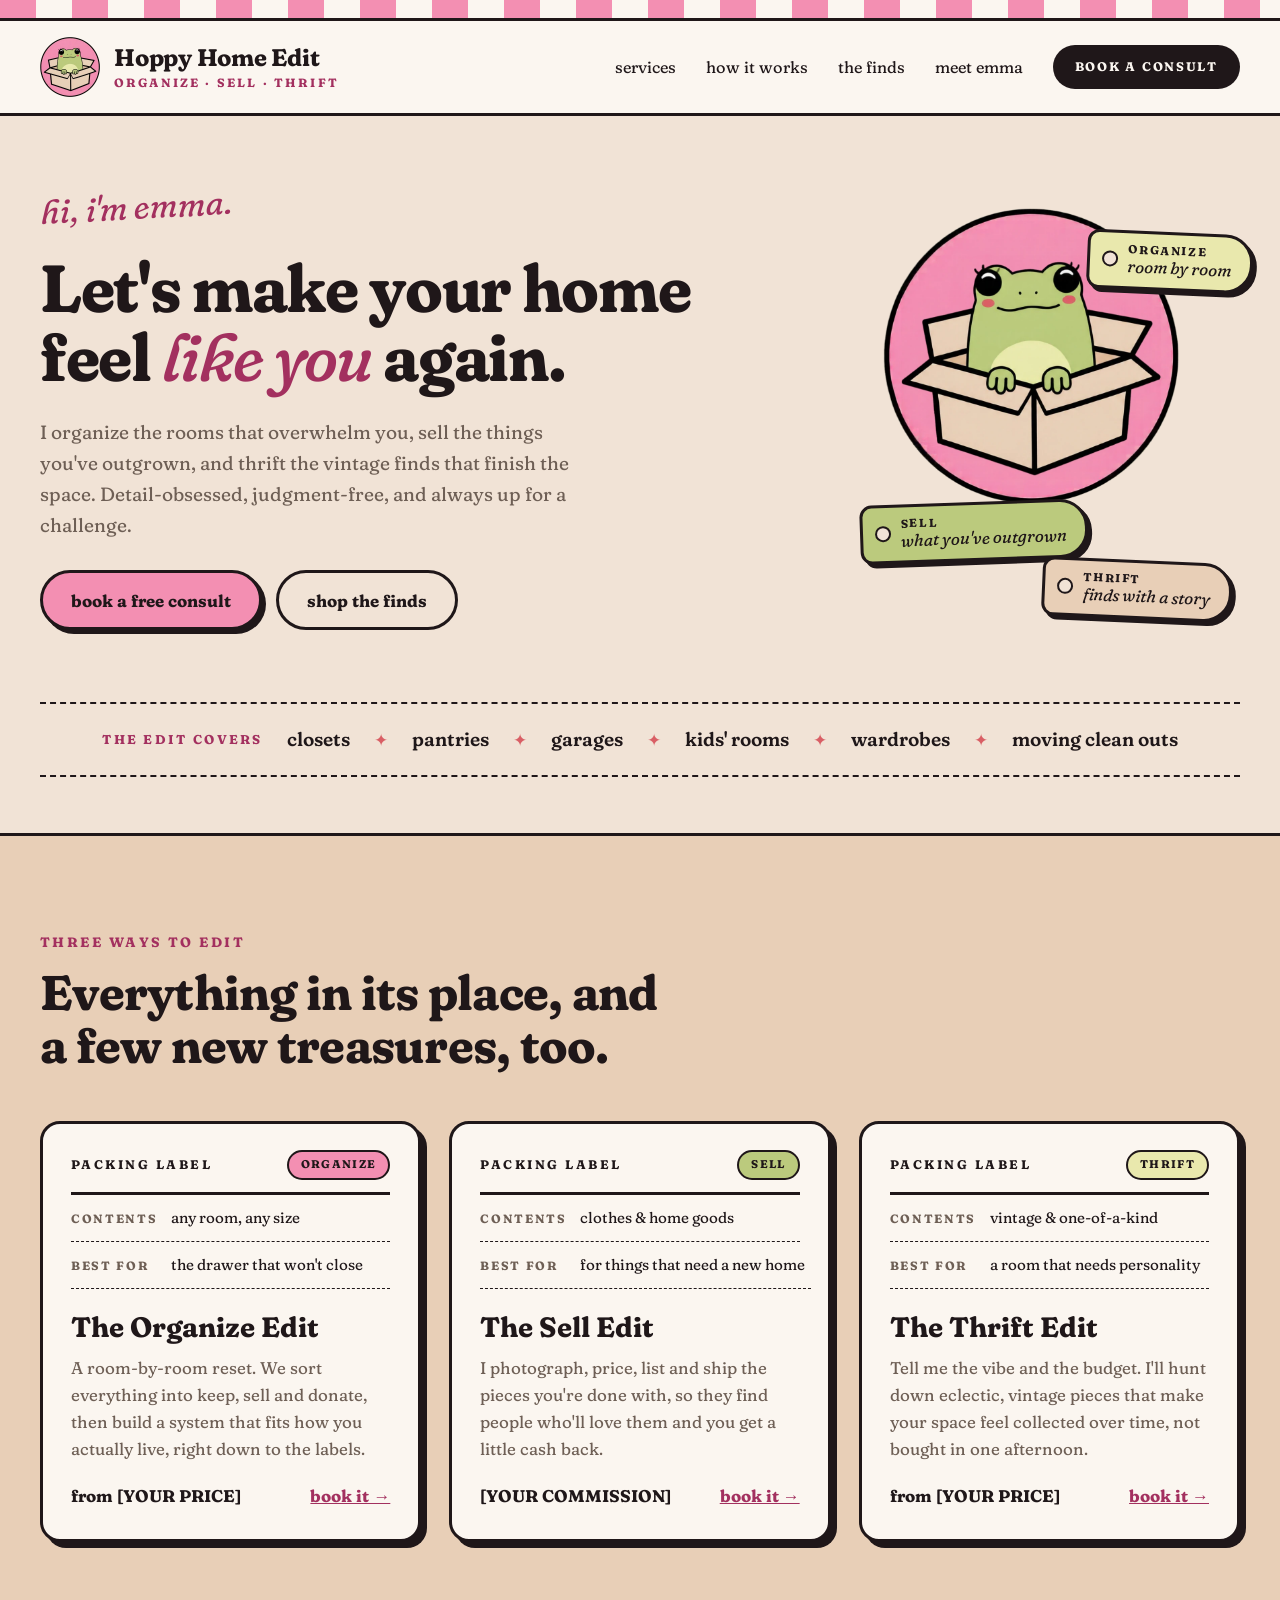
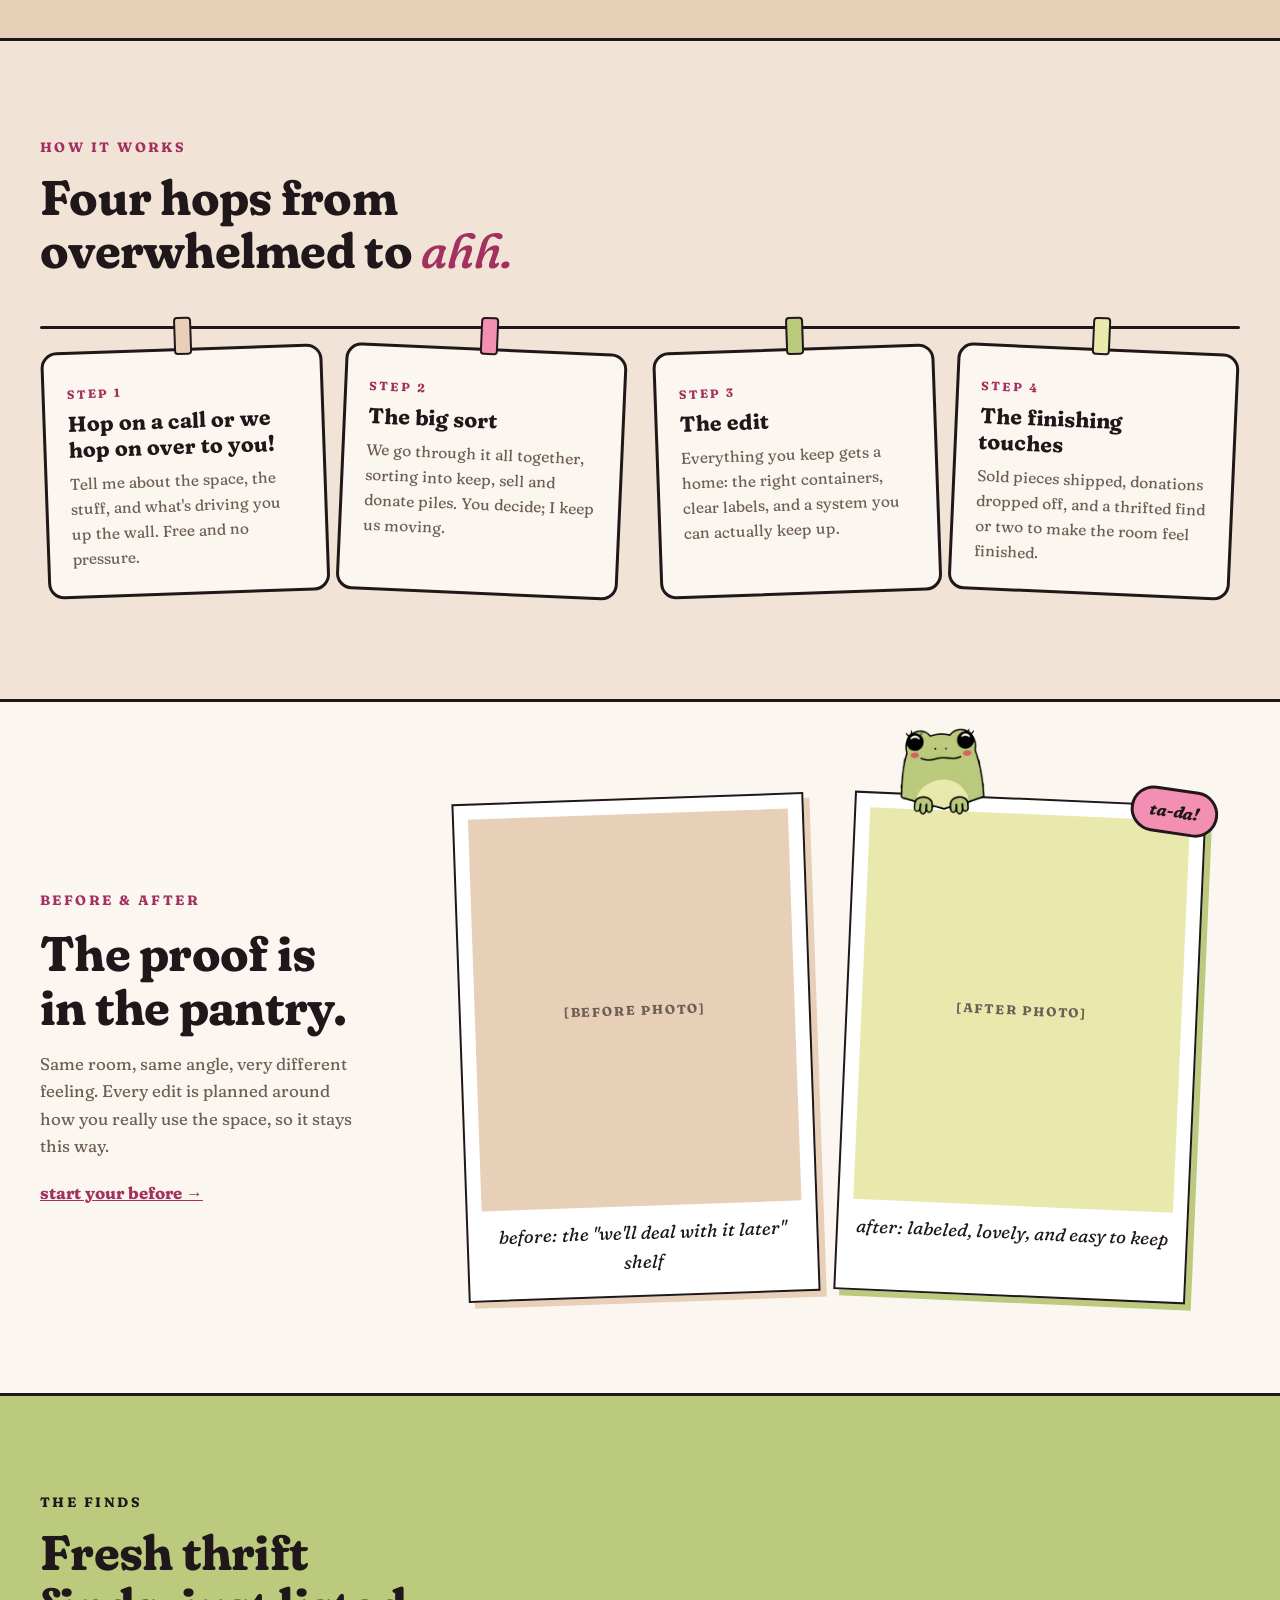
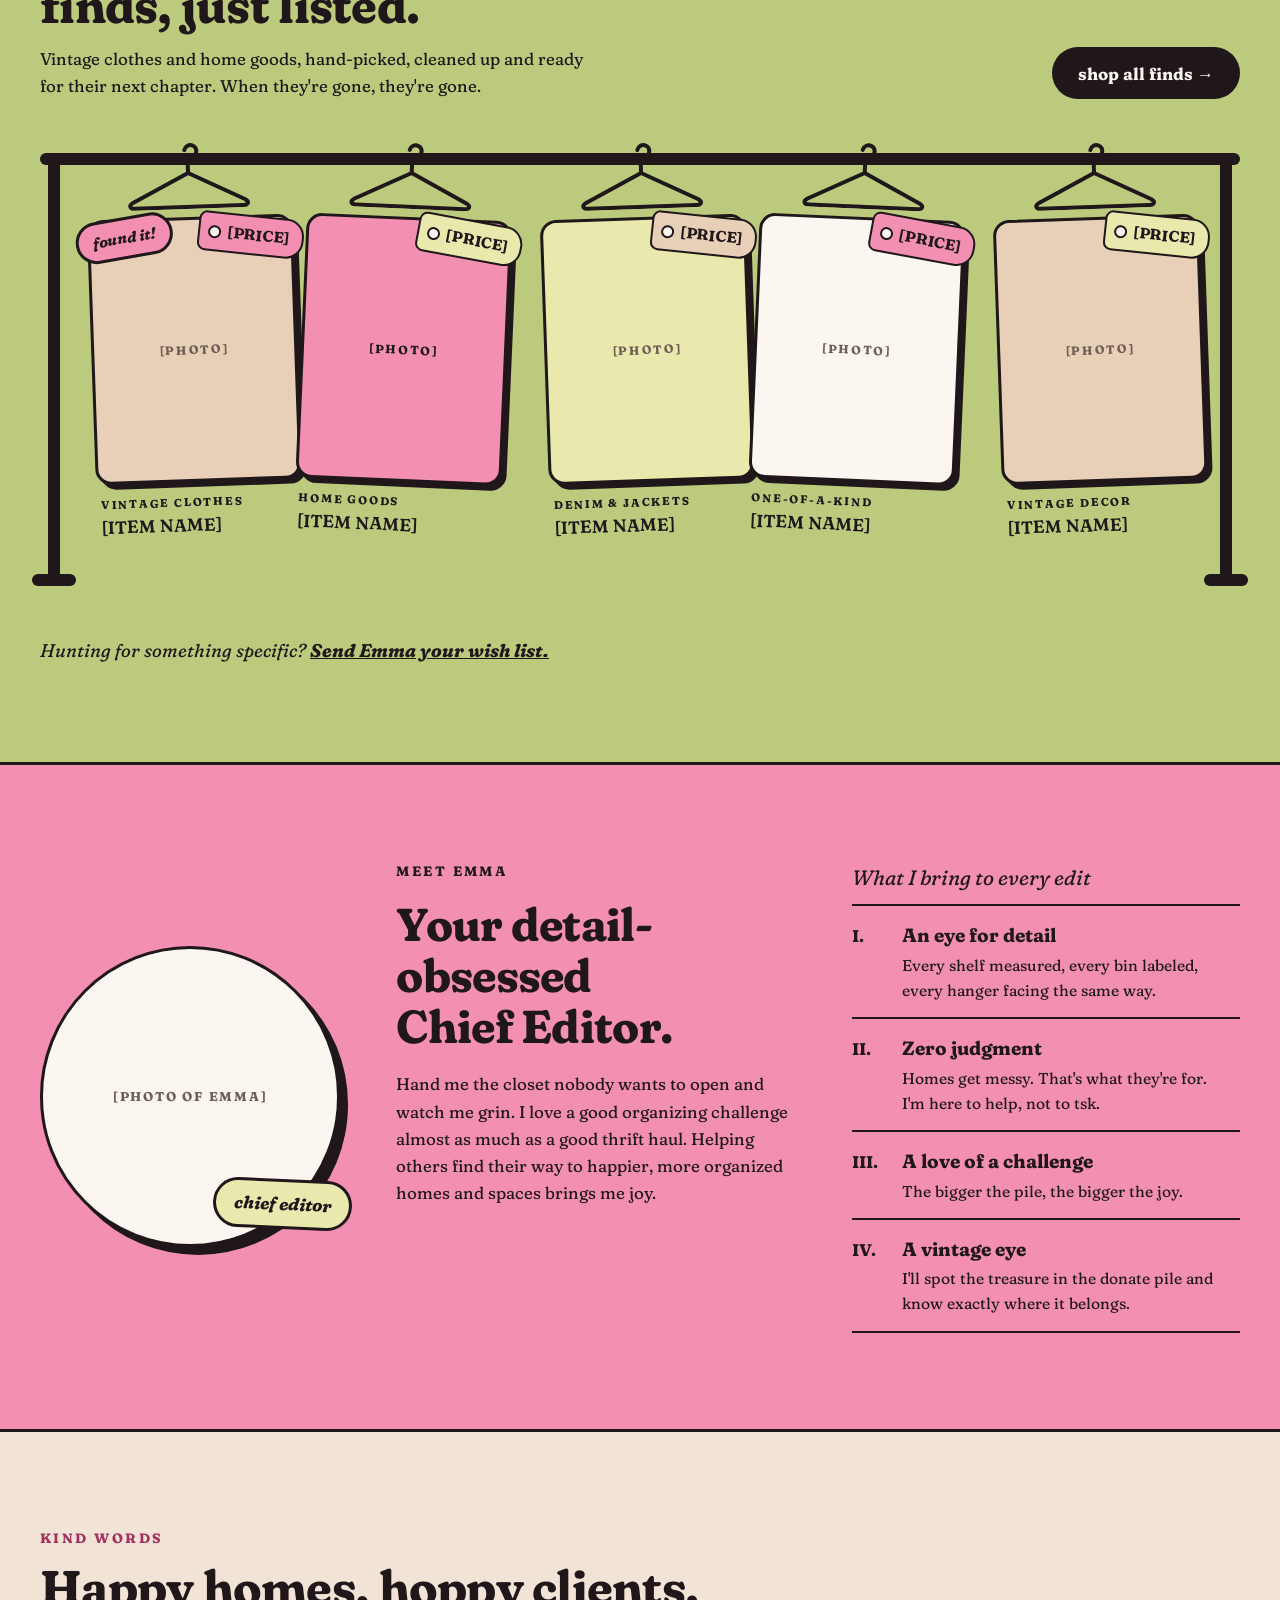
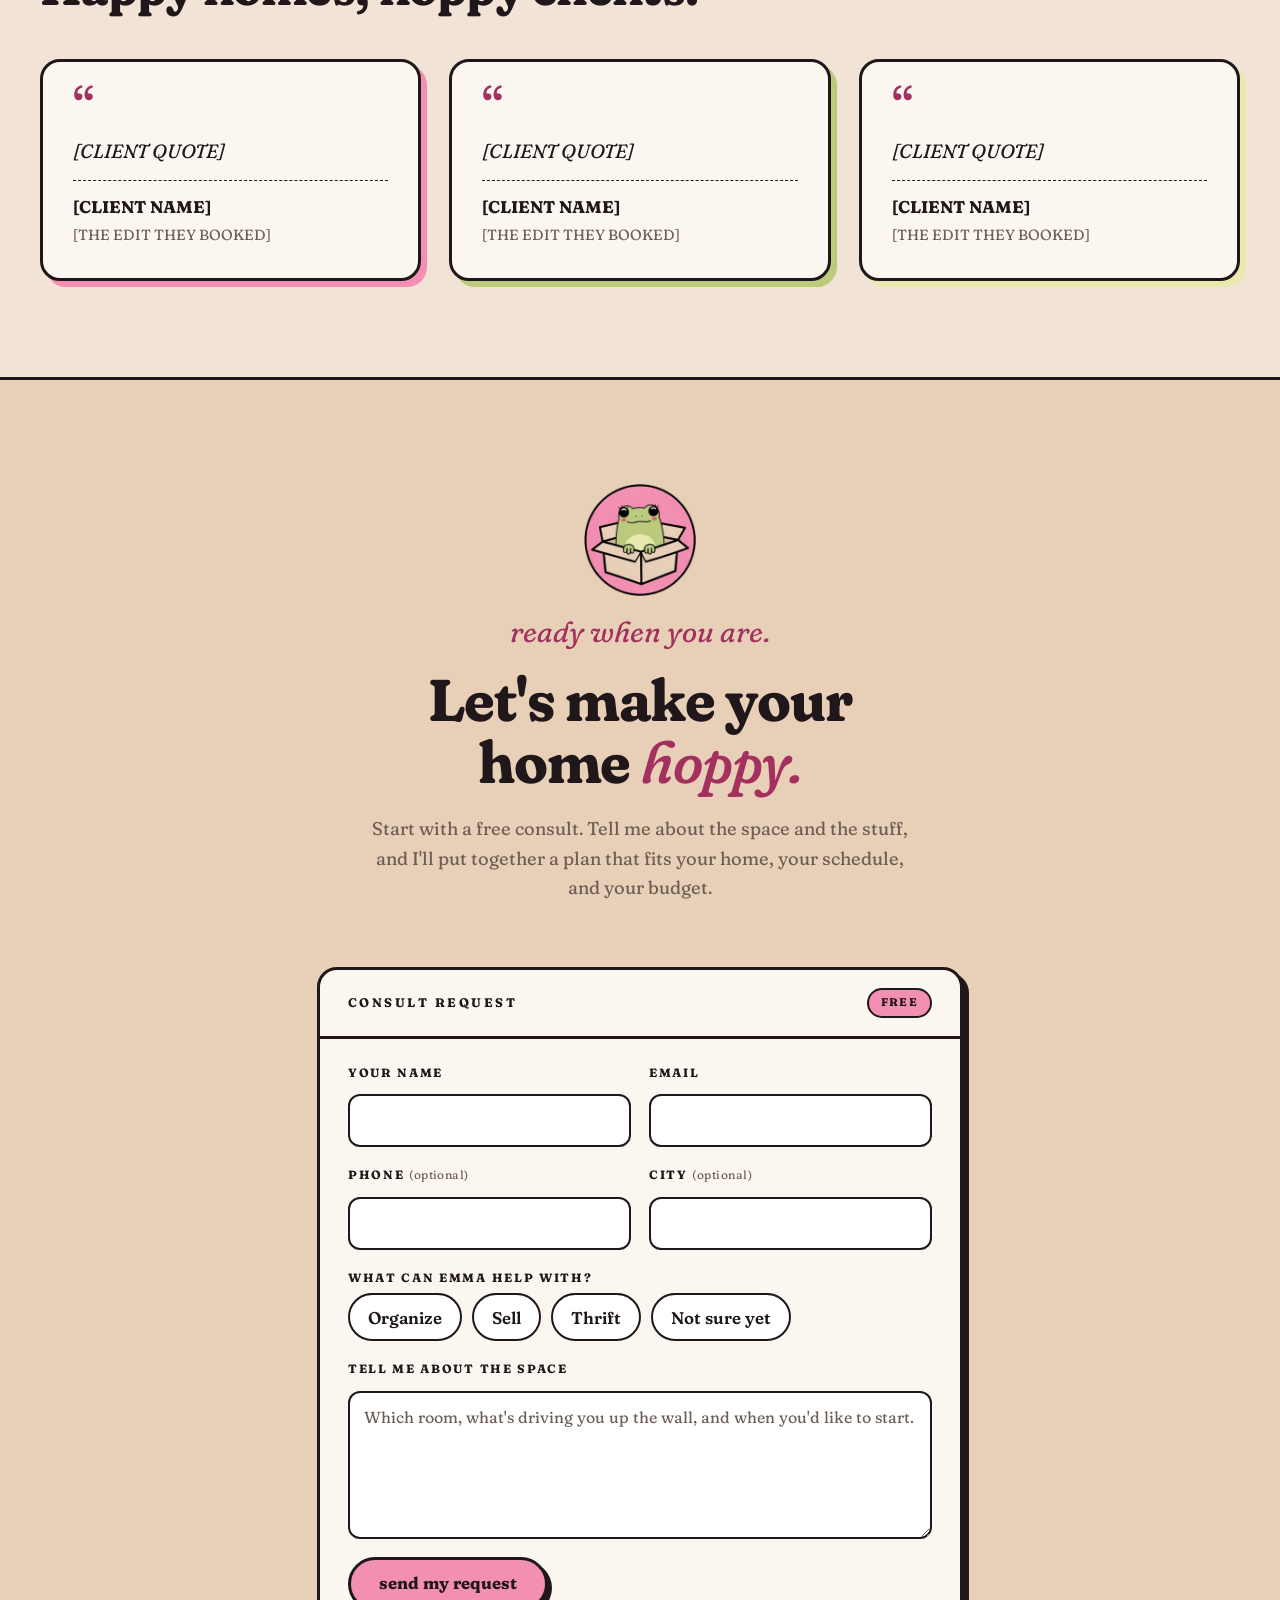
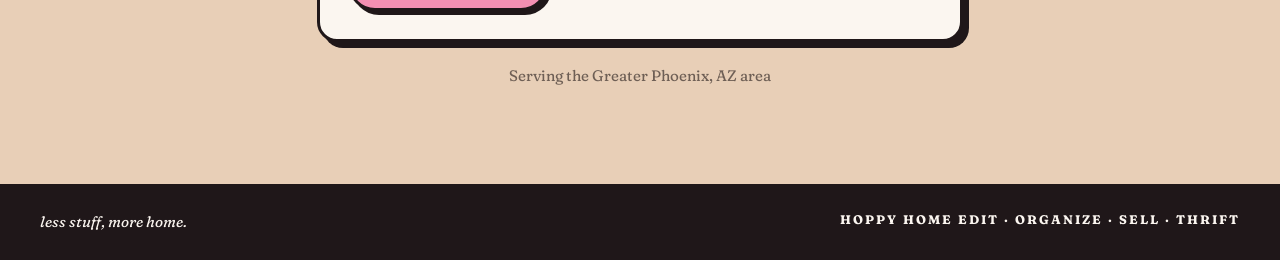
==== commit baa34547: "Pick up the consult form from the design Co-Authored-By: Claude Opus 5.5 <noreply@anthropic.com> Cla" ====
--- a/index.html
+++ b/index.html
@@ -87,7 +87,7 @@
 <div style="max-width: 1200px; margin: 0 auto; padding: 96px 24px; display: flex; flex-direction: column; gap: 48px">
 <div style="display: flex; flex-direction: column; gap: 12px; max-width: 44rem">
 <p style="margin: 0; font-weight: 700; font-size: 0.85rem; letter-spacing: 0.18em; color: #A3305F">THREE WAYS TO EDIT</p>
-<h2 style="margin: 0; font-weight: 700; font-size: clamp(2rem, 3.8vw, 3.1rem); line-height: 1.1; letter-spacing: -0.015em; text-wrap: balance">Everything in its place, and a few new treasures too.</h2>
+<h2 style="margin: 0; font-weight: 700; font-size: clamp(2rem, 3.8vw, 3.1rem); line-height: 1.1; letter-spacing: -0.015em; text-wrap: balance">Everything in its place, and a few new treasures, too.</h2>
 </div>
 <div style="display: grid; grid-template-columns: repeat(auto-fit, minmax(min(100%, 330px), 1fr)); gap: 28px">
 
